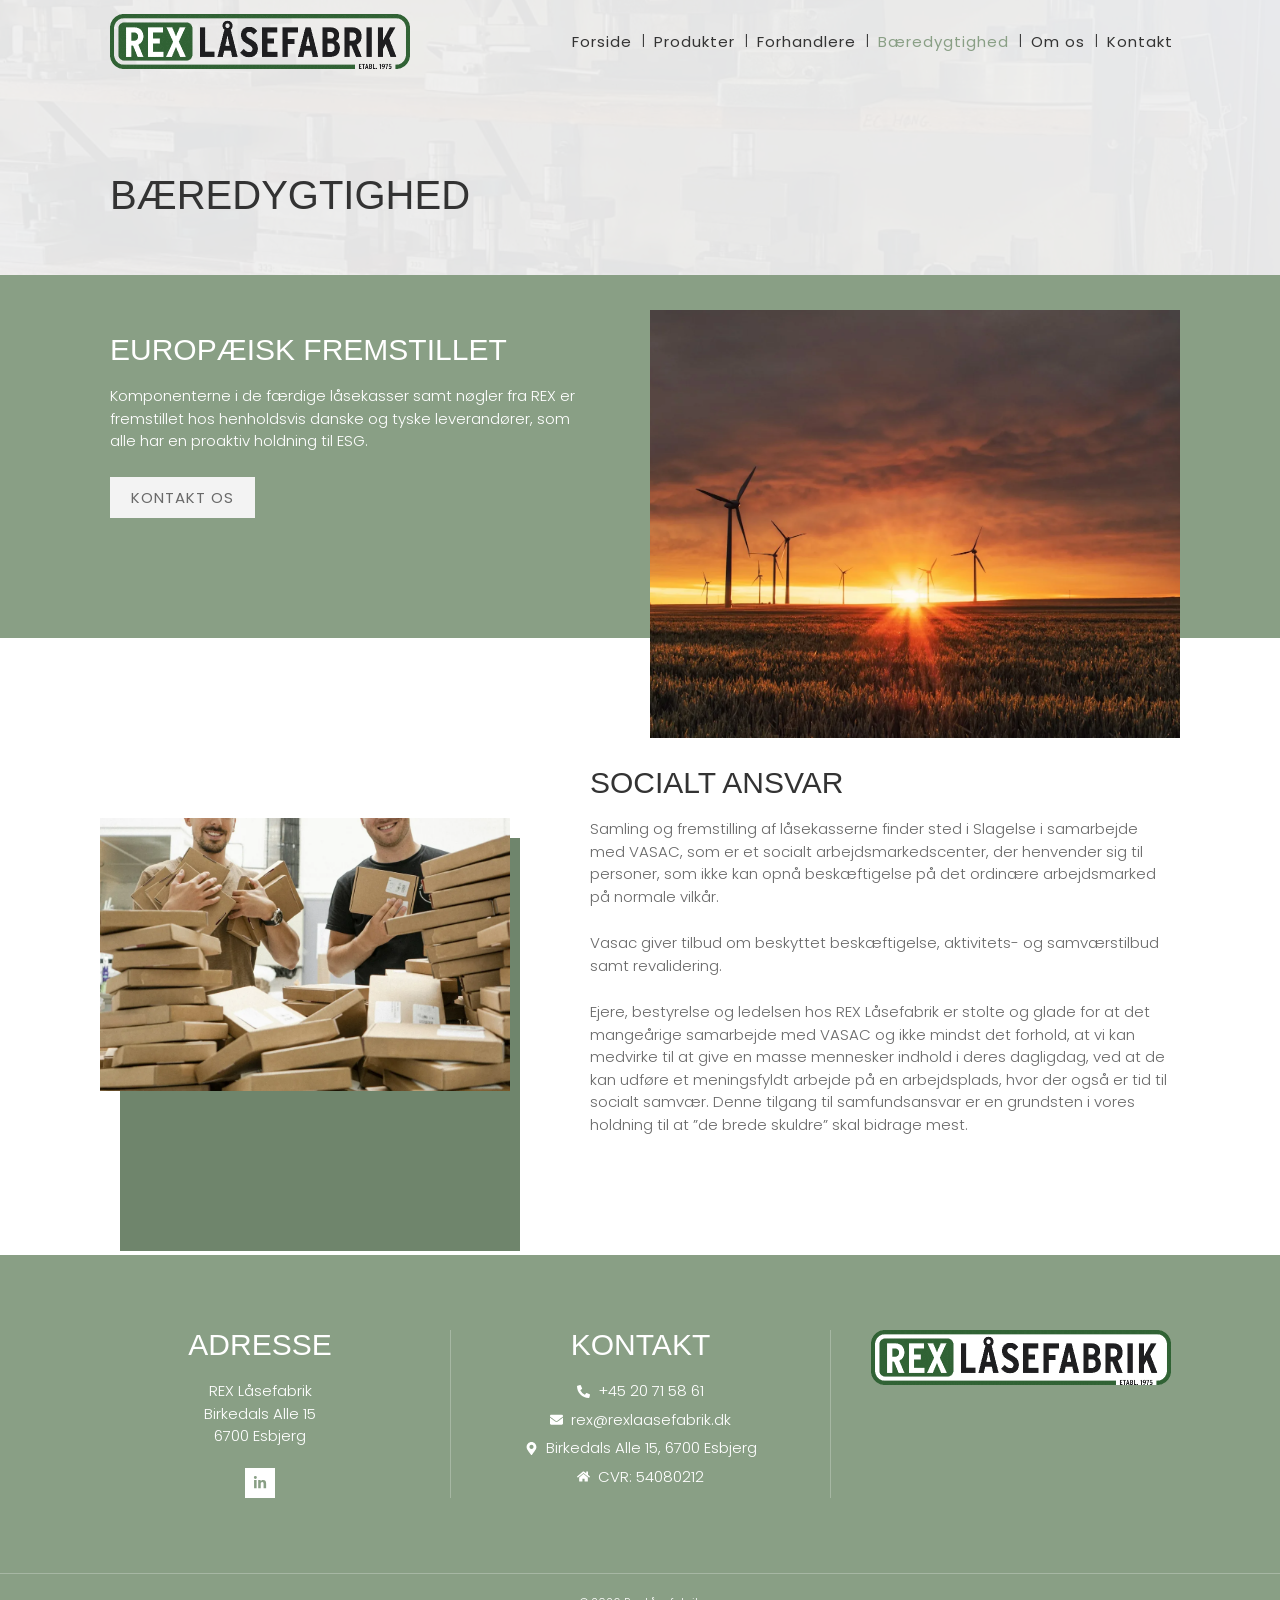
==== baeredygtighed/index.html @ 23372fa6 "Rex Låsefabriks hjemmeside som statisk site (7 sider + 404), genskabt fra rexlaasefabrik.dk Co-Autho" ====
<!DOCTYPE html>
<html lang="da">
<head>
<meta charset="utf-8">
<meta name="viewport" content="width=device-width, initial-scale=1">
<title>Bæredygtighed - Rex Låsefabrik</title>
<meta name="description" content="REX låsekasser er europæisk fremstillet med komponenter fra danske og tyske leverandører og samles i Slagelse i samarbejde med det sociale arbejdsmarkedscenter VASAC.">
<link rel="canonical" href="https://rexlaasefabrik.dk/baeredygtighed/">
<meta property="og:locale" content="da_DK">
<meta property="og:type" content="website">
<meta property="og:site_name" content="Rex Låsefabrik">
<meta property="og:title" content="Bæredygtighed - Rex Låsefabrik">
<meta property="og:description" content="REX låsekasser er europæisk fremstillet med komponenter fra danske og tyske leverandører og samles i Slagelse i samarbejde med det sociale arbejdsmarkedscenter VASAC.">
<meta property="og:url" content="https://rexlaasefabrik.dk/baeredygtighed/">
<meta property="og:image" content="https://rexlaasefabrik.dk/assets/img/hero-1.webp">
<meta name="twitter:card" content="summary_large_image">
<link rel="icon" type="image/png" sizes="32x32" href="../assets/favicon/favicon-32.png">
<link rel="icon" type="image/png" sizes="192x192" href="../assets/favicon/favicon-192.png">
<link rel="apple-touch-icon" href="../assets/favicon/apple-touch-icon.png">
<link rel="preload" href="../assets/fonts/poppins-300-latin.woff2" as="font" type="font/woff2" crossorigin>
<link rel="stylesheet" href="../assets/fonts/fonts.css">
<link rel="stylesheet" href="../kode/styles.css?v=4">
<script src="../kode/site.js?v=4" defer></script>
</head>
<body>
<a class="skip-link" href="#content">Videre til indhold</a>
<header class="site-header">
  <div class="container">
    <a class="logo" href="../" aria-label="Rex Låsefabrik – forside"><img src="../assets/logo/logo.png" alt="REX Låsefabrik – etabl. 1975" width="300" height="55"></a>
    <button class="nav-toggle" type="button" aria-label="Menu" aria-expanded="false" aria-controls="nav"><svg viewBox="0 0 448 512" aria-hidden="true"><path fill="currentColor" d="M16 132h416c9 0 16-7 16-16V76c0-9-7-16-16-16H16C7 60 0 67 0 76v40c0 9 7 16 16 16zm0 160h416c9 0 16-7 16-16v-40c0-9-7-16-16-16H16c-9 0-16 7-16 16v40c0 9 7 16 16 16zm0 160h416c9 0 16-7 16-16v-40c0-9-7-16-16-16H16c-9 0-16 7-16 16v40c0 9 7 16 16 16z"/></svg></button>
    <nav class="nav" id="nav" aria-label="Hovedmenu"><ul><li><a href="../">Forside</a></li><li><a href="../produkter/">Produkter</a></li><li><a href="../forhandlere/">Forhandlere</a></li><li><a href="../baeredygtighed/">Bæredygtighed</a></li><li><a href="../om-os/">Om os</a></li><li><a href="../kontakt/">Kontakt</a></li></ul></nav>
  </div>
</header>
<main id="content">
<section class="page-title" style="background-image:url('../assets/img/titelbaand.webp')"><div class="container"><h1>Bæredygtighed</h1></div></section><section class="band"><div class="container band-split">
  <div class="text"><h2 class="small">Europæisk fremstillet</h2>
<p>Komponenterne i de færdige låsekasser samt nøgler fra REX er fremstillet hos henholdsvis danske og tyske leverandører, som alle har en proaktiv holdning til ESG.</p>
<a class="btn btn-light" href="../kontakt/">Kontakt os</a></div>
  <div class="media" style="background-image:url('../assets/img/vindmoeller.webp')" role="img" aria-label="Vindmøller på en mark i solnedgang"></div>
</div></section><section class="section"><div class="container frame-split"><div class="frame tall"><div class="pic land" style="background-image:url('../assets/img/lagerarbejdere.webp')" role="img" aria-label="To smilende medarbejdere pakker æsker på et lager"></div></div><div class="text"><h2 class="small">Socialt ansvar</h2>
<p>Samling og fremstilling af låsekasserne finder sted i Slagelse i samarbejde med VASAC, som er et socialt arbejdsmarkedscenter, der henvender sig til personer, som ikke kan opnå beskæftigelse på det ordinære arbejdsmarked på normale vilkår.</p>
<p>Vasac giver tilbud om beskyttet beskæftigelse, aktivitets- og samværstilbud samt revalidering.</p>
<p>Ejere, bestyrelse og ledelsen hos REX Låsefabrik er stolte og glade for at det mangeårige samarbejde med VASAC og ikke mindst det forhold, at vi kan medvirke til at give en masse mennesker indhold i deres dagligdag, ved at de kan udføre et meningsfyldt arbejde på en arbejdsplads, hvor der også er tid til socialt samvær. Denne tilgang til samfundsansvar er en grundsten i vores holdning til at ”de brede skuldre” skal bidrage mest.</p></div></div></section>
</main>
<footer class="site-footer">
  <div class="container footer-cols">
    <div>
      <h5>Adresse</h5>
      <p>REX Låsefabrik<br>Birkedals Alle 15<br>6700 Esbjerg</p>
      <a class="social" href="https://www.linkedin.com/company/rex-l%C3%A5sefabrik-aps/" target="_blank" rel="noopener" aria-label="REX Låsefabrik på LinkedIn"><svg viewBox="0 0 448 512" aria-hidden="true"><path d="M100 448H7V149h93zM54 108C24 108 0 83 0 54a54 54 0 01108 0c0 29-24 54-54 54zm394 340h-93V302c0-35-1-79-48-79-48 0-56 38-56 77v148h-93V149h89v41h1c12-24 43-48 88-48 94 0 112 62 112 143v163z"/></svg></a>
    </div>
    <div>
      <h5>Kontakt</h5>
      <ul class="footer-list">
        <li><svg viewBox="0 0 512 512" aria-hidden="true"><path d="M493 362l-112-48a24 24 0 00-28 7l-50 61A371 371 0 01126 205l61-50a24 24 0 007-28L146 15A24 24 0 00118 1L14 25A24 24 0 00-5 48c0 256 208 464 464 464a24 24 0 0023-19l24-104a24 24 0 00-14-27z" transform="translate(5)"/></svg><a href="tel:+4520715861">+45 20 71 58 61</a></li>
        <li><svg viewBox="0 0 512 512" aria-hidden="true"><path d="M502 191c4-3 10 0 10 5v220c0 27-21 48-48 48H48c-27 0-48-21-48-48V196c0-5 6-8 10-5 22 17 52 39 154 113 21 15 57 48 92 48s71-33 92-48c102-74 132-96 154-113zM256 320c23 0 56-29 73-41 131-95 141-104 171-128 6-4 12-9 12-16v-19c0-27-21-48-48-48H48C21 68 0 89 0 116v19c0 7 6 12 12 16 30 24 40 33 171 128 17 12 50 41 73 41z"/></svg><a href="mailto:rex@rexlaasefabrik.dk">rex@rexlaasefabrik.dk</a></li>
        <li><svg viewBox="0 0 384 512" aria-hidden="true"><path d="M172 502C27 291 0 269 0 192 0 86 86 0 192 0s192 86 192 192c0 77-27 99-172 310-10 14-30 14-40 0zm20-230c44 0 80-36 80-80s-36-80-80-80-80 36-80 80 36 80 80 80z"/></svg><a href="https://www.google.com/maps/search/?api=1&query=Birkedals+Alle+15%2C+6700+Esbjerg" target="_blank" rel="noopener">Birkedals Alle 15, 6700 Esbjerg</a></li>
        <li><svg viewBox="0 0 576 512" aria-hidden="true"><path d="M280 148L96 300v164c0 9 7 16 16 16h112c9 0 16-7 16-16V368c0-9 7-16 16-16h64c9 0 16 7 16 16v96c0 9 7 16 16 16h112c9 0 16-7 16-16V300L296 148c-5-4-11-4-16 0zm292 103l-84-69V43c0-7-5-12-12-12h-56c-7 0-12 5-12 12v73l-89-74c-20-16-48-16-68 0L4 251c-5 4-6 12-2 17l25 31c4 5 12 6 17 2l236-194c5-4 11-4 16 0l236 194c5 4 13 3 17-2l25-31c4-5 4-13-2-17z"/></svg><span>CVR: 54080212</span></li>
      </ul>
    </div>
    <div class="footer-logo"><img src="../assets/logo/logo-hvid-bund.png" alt="REX Låsefabrik" width="300" height="55"></div>
  </div>
  <div class="footer-bottom">© <span class="year">2026</span> Rex Låsefabrik</div>
</footer>

</body>
</html>
---- assets/fonts/fonts.css ----
/* Self-hostede fonte (SIL Open Font License) – hentet med hent-fonte.py */
@font-face{font-family:'Poppins';font-style:italic;font-weight:300;font-display:swap;src:url('poppins-300-italic-latin-ext.woff2') format('woff2');unicode-range:U+0100-02BA, U+02BD-02C5, U+02C7-02CC, U+02CE-02D7, U+02DD-02FF, U+0304, U+0308, U+0329, U+1D00-1DBF, U+1E00-1E9F, U+1EF2-1EFF, U+2020, U+20A0-20AB, U+20AD-20C4, U+2113, U+2C60-2C7F, U+A720-A7FF;}
@font-face{font-family:'Poppins';font-style:italic;font-weight:300;font-display:swap;src:url('poppins-300-italic-latin.woff2') format('woff2');unicode-range:U+0000-00FF, U+0131, U+0152-0153, U+02BB-02BC, U+02C6, U+02DA, U+02DC, U+0304, U+0308, U+0329, U+2000-206F, U+20AC, U+2122, U+2191, U+2193, U+2212, U+2215, U+FEFF, U+FFFD;}
@font-face{font-family:'Poppins';font-style:italic;font-weight:400;font-display:swap;src:url('poppins-400-italic-latin-ext.woff2') format('woff2');unicode-range:U+0100-02BA, U+02BD-02C5, U+02C7-02CC, U+02CE-02D7, U+02DD-02FF, U+0304, U+0308, U+0329, U+1D00-1DBF, U+1E00-1E9F, U+1EF2-1EFF, U+2020, U+20A0-20AB, U+20AD-20C4, U+2113, U+2C60-2C7F, U+A720-A7FF;}
@font-face{font-family:'Poppins';font-style:italic;font-weight:400;font-display:swap;src:url('poppins-400-italic-latin.woff2') format('woff2');unicode-range:U+0000-00FF, U+0131, U+0152-0153, U+02BB-02BC, U+02C6, U+02DA, U+02DC, U+0304, U+0308, U+0329, U+2000-206F, U+20AC, U+2122, U+2191, U+2193, U+2212, U+2215, U+FEFF, U+FFFD;}
@font-face{font-family:'Poppins';font-style:normal;font-weight:300;font-display:swap;src:url('poppins-300-latin-ext.woff2') format('woff2');unicode-range:U+0100-02BA, U+02BD-02C5, U+02C7-02CC, U+02CE-02D7, U+02DD-02FF, U+0304, U+0308, U+0329, U+1D00-1DBF, U+1E00-1E9F, U+1EF2-1EFF, U+2020, U+20A0-20AB, U+20AD-20C4, U+2113, U+2C60-2C7F, U+A720-A7FF;}
@font-face{font-family:'Poppins';font-style:normal;font-weight:300;font-display:swap;src:url('poppins-300-latin.woff2') format('woff2');unicode-range:U+0000-00FF, U+0131, U+0152-0153, U+02BB-02BC, U+02C6, U+02DA, U+02DC, U+0304, U+0308, U+0329, U+2000-206F, U+20AC, U+2122, U+2191, U+2193, U+2212, U+2215, U+FEFF, U+FFFD;}
@font-face{font-family:'Poppins';font-style:normal;font-weight:400;font-display:swap;src:url('poppins-400-latin-ext.woff2') format('woff2');unicode-range:U+0100-02BA, U+02BD-02C5, U+02C7-02CC, U+02CE-02D7, U+02DD-02FF, U+0304, U+0308, U+0329, U+1D00-1DBF, U+1E00-1E9F, U+1EF2-1EFF, U+2020, U+20A0-20AB, U+20AD-20C4, U+2113, U+2C60-2C7F, U+A720-A7FF;}
@font-face{font-family:'Poppins';font-style:normal;font-weight:400;font-display:swap;src:url('poppins-400-latin.woff2') format('woff2');unicode-range:U+0000-00FF, U+0131, U+0152-0153, U+02BB-02BC, U+02C6, U+02DA, U+02DC, U+0304, U+0308, U+0329, U+2000-206F, U+20AC, U+2122, U+2191, U+2193, U+2212, U+2215, U+FEFF, U+FFFD;}
@font-face{font-family:'Poppins';font-style:normal;font-weight:500;font-display:swap;src:url('poppins-500-latin-ext.woff2') format('woff2');unicode-range:U+0100-02BA, U+02BD-02C5, U+02C7-02CC, U+02CE-02D7, U+02DD-02FF, U+0304, U+0308, U+0329, U+1D00-1DBF, U+1E00-1E9F, U+1EF2-1EFF, U+2020, U+20A0-20AB, U+20AD-20C4, U+2113, U+2C60-2C7F, U+A720-A7FF;}
@font-face{font-family:'Poppins';font-style:normal;font-weight:500;font-display:swap;src:url('poppins-500-latin.woff2') format('woff2');unicode-range:U+0000-00FF, U+0131, U+0152-0153, U+02BB-02BC, U+02C6, U+02DA, U+02DC, U+0304, U+0308, U+0329, U+2000-206F, U+20AC, U+2122, U+2191, U+2193, U+2212, U+2215, U+FEFF, U+FFFD;}
@font-face{font-family:'Poppins';font-style:normal;font-weight:600;font-display:swap;src:url('poppins-600-latin-ext.woff2') format('woff2');unicode-range:U+0100-02BA, U+02BD-02C5, U+02C7-02CC, U+02CE-02D7, U+02DD-02FF, U+0304, U+0308, U+0329, U+1D00-1DBF, U+1E00-1E9F, U+1EF2-1EFF, U+2020, U+20A0-20AB, U+20AD-20C4, U+2113, U+2C60-2C7F, U+A720-A7FF;}
@font-face{font-family:'Poppins';font-style:normal;font-weight:600;font-display:swap;src:url('poppins-600-latin.woff2') format('woff2');unicode-range:U+0000-00FF, U+0131, U+0152-0153, U+02BB-02BC, U+02C6, U+02DA, U+02DC, U+0304, U+0308, U+0329, U+2000-206F, U+20AC, U+2122, U+2191, U+2193, U+2212, U+2215, U+FEFF, U+FFFD;}
@font-face{font-family:'Poppins';font-style:normal;font-weight:700;font-display:swap;src:url('poppins-700-latin-ext.woff2') format('woff2');unicode-range:U+0100-02BA, U+02BD-02C5, U+02C7-02CC, U+02CE-02D7, U+02DD-02FF, U+0304, U+0308, U+0329, U+1D00-1DBF, U+1E00-1E9F, U+1EF2-1EFF, U+2020, U+20A0-20AB, U+20AD-20C4, U+2113, U+2C60-2C7F, U+A720-A7FF;}
@font-face{font-family:'Poppins';font-style:normal;font-weight:700;font-display:swap;src:url('poppins-700-latin.woff2') format('woff2');unicode-range:U+0000-00FF, U+0131, U+0152-0153, U+02BB-02BC, U+02C6, U+02DA, U+02DC, U+0304, U+0308, U+0329, U+2000-206F, U+20AC, U+2122, U+2191, U+2193, U+2212, U+2215, U+FEFF, U+FFFD;}
---- kode/styles.css ----
/* Rex Låsefabrik – styles.css
   Genskabt fra rexlaasefabrik.dk (Elementor-kit 285, Aveo). Alle farver, fonte og afstande styres i :root.
   Målt på originalen ved 1920 px (17-10-2026): alle sektioner er FULD bredde med 100 px sidemargin (indhold 100–1805 px),
   tekst har 10 px ekstra indrykning (110 px). Kun footeren er bokset til 1140 px. Bump ?v= i alle sider, når filen ændres. */

:root {
  --text: #333333;          /* primær, tekst, accent (kit: primary/text/accent) */
  --secondary: #696969;     /* kit: secondary */
  --black: #000000;
  --white: #FFFFFF;
  --offwhite: #FCFCFC;      /* forsidens kort og fliser */
  --grey: #F3F3F3;          /* lysegrå sektioner */
  --grey-2: #F6F6F6;
  --grey-overlay: #F0F0F0;  /* hero-overlay og titelbånd */
  --line: #E6E6E6;
  --sage: #899F85;          /* salviegrøn – bånd, footer, knapper */
  --sage-dark: #6F856C;     /* mørkegrøn – knapper, rammer, citatbånd */
  --card: #EAEAEA;          /* tidslinjens kort */
  --input-border: #69727D;  /* Elementors standard-kant på felter */

  --font-body: 'Poppins', Arial, Helvetica, sans-serif;
  --font-heading: 'Helvetica Neue', Helvetica, Arial, sans-serif;

  --gutter: 100px;          /* sidemargin på alle sektioner (originalens --padding-left/right) */
  --inner: 10px;            /* ekstra indrykning af tekst (originalens child-padding) */
  --header-h: 83px;
  --footer-w: 1140px;
  --shadow-header: 0 2px 3px rgba(0, 0, 0, .14);
}

/* ---------- Basis ---------- */
*, *::before, *::after { box-sizing: border-box; }
html { -webkit-text-size-adjust: 100%; scroll-behavior: smooth; }
body {
  margin: 0;
  min-height: 100vh; display: flex; flex-direction: column;
  font-family: var(--font-body);
  font-weight: 300;
  font-size: 15px;
  line-height: 1.5;
  color: var(--text);
  background: var(--white);
}
img { max-width: 100%; height: auto; display: block; }
a { color: var(--text); text-decoration: none; transition: color .2s; }
a:hover { color: var(--secondary); }
p { margin: 0 0 .9em; }
.text p, .hero-text p, .prose p { color: var(--secondary); }
.band .text p, .who .box p, .quote-box p { color: var(--white); }
p:last-child { margin-bottom: 0; }
ul { margin: 0 0 .9em; padding-left: 1.2em; }
strong, b { font-weight: 500; }
h1, h2, h3, h4, h5, h6 {
  font-family: var(--font-heading);
  font-weight: 400;
  line-height: 1;
  color: var(--text);
  margin: 0 0 20px;
}
h1 { font-size: 42px; }
h2 { font-size: 32px; }
h3 { font-size: 24px; }
h4 { font-size: 20px; }
h5 { font-size: 18px; }
h6 { font-size: 16px; }
.skip-link { position: absolute; left: -999px; top: 0; background: var(--white); padding: 8px 12px; z-index: 1000; }
.skip-link:focus { left: 8px; }

.container { width: 100%; padding: 0 var(--gutter); }
.text { padding: 0 var(--inner); }
main { flex: 1 0 auto; width: 100%; }

/* ---------- Header (gennemsigtig over hero/titelbånd, hvid og fast ved scroll) ---------- */
.site-header {
  position: absolute; top: 0; left: 0; right: 0; z-index: 100;
  background: transparent; transition: background .25s, box-shadow .25s;
}
.site-header .container {
  display: flex; align-items: center; justify-content: space-between;
  min-height: var(--header-h); padding-top: 4px; padding-bottom: 4px;
}
.site-header.fixed { position: fixed; background: var(--white); box-shadow: var(--shadow-header); }
.logo { padding-left: var(--inner); }
.logo img { width: 300px; height: auto; }
.nav-toggle { display: none; background: none; border: 0; padding: 8px; cursor: pointer; color: var(--text); }
.nav-toggle svg { width: 24px; height: 24px; display: block; }
.nav ul { list-style: none; margin: 0; padding: 0; display: flex; align-items: center; }
.nav li { display: flex; align-items: center; }
.nav li + li::before { content: "|"; color: var(--text); font-weight: 300; padding: 0 2px; }
.nav a {
  display: block; padding: 8px 7px;
  font-size: 15px; font-weight: 400; letter-spacing: 1px; line-height: 20px;
  color: var(--text); white-space: nowrap;
}
.nav a:hover, .nav a.active { color: var(--sage); }

/* ---------- Knapper (41 px høje som originalen) ---------- */
.btn {
  display: inline-block; font-family: var(--font-body);
  font-size: 15px; font-weight: 400; letter-spacing: 1px; text-transform: uppercase; line-height: 1;
  padding: 12px 20px; border: 1px solid transparent; border-radius: 0; cursor: pointer; text-align: center;
  transition: background .25s, color .25s, border-color .25s;
}
.btn-sage { background: var(--sage); color: var(--white); }
.btn-sage:hover { background: var(--sage-dark); color: var(--white); }
.btn-dark { background: var(--sage-dark); color: var(--white); }
.btn-dark:hover { background: var(--sage); color: var(--white); }
.btn-light { background: var(--grey); color: var(--secondary); }
.btn-light:hover { background: var(--white); color: var(--text); }
.btn-outline { background: var(--white); color: var(--text); border-color: var(--sage); }
.btn-outline:hover { background: var(--sage); color: var(--white); }
.btn-row { display: flex; flex-wrap: wrap; gap: 20px; }

/* ---------- Hero (forsiden) – slideshow + diagonalt lyst felt, 100vh ---------- */
.hero { position: relative; min-height: calc(100vh - 25px); display: flex; align-items: center; overflow: hidden; background: #777; }
.hero .slide { position: absolute; inset: 0; z-index: 0; background-size: cover; background-position: center; opacity: 0; transition: opacity .5s; }
.hero .slide.on { opacity: 1; }
.hero::before { content: ""; position: absolute; inset: 0; z-index: 1; background: linear-gradient(65deg, var(--grey-overlay) 50%, transparent 50%); opacity: .95; }
.hero .container { position: relative; z-index: 2; padding-top: 60px; padding-bottom: 80px; }
.hero-text { width: 45%; max-width: 767px; padding: 0 var(--inner); }
.hero-text .pre { font-family: var(--font-heading); font-size: 30px; margin: 0 0 20px; color: var(--secondary); }
.hero-text h1 { font-size: 60px; text-transform: uppercase; margin-bottom: 24px; }
.hero-text p { margin-bottom: 30px; }

/* ---------- Titelbånd på undersider (300 px, overskrift 40 px nederst) ---------- */
.page-title { position: relative; min-height: 275px; display: flex; align-items: flex-end; background-size: cover; background-position: center; }
.page-title::before { content: ""; position: absolute; inset: 0; background: var(--grey-overlay); opacity: .95; }
.page-title .container { position: relative; padding-bottom: 60px; }
.page-title h1 { font-size: 40px; text-transform: uppercase; margin: 0; padding-left: var(--inner); }

/* ---------- Sektioner ---------- */
.section { padding: 100px 0; }
.section.grey { background: var(--grey); }
.section.offwhite { background: var(--offwhite); }
.band { background: var(--sage); color: var(--white); }
.band h2 { color: var(--white); }

/* Grønt bånd: tekst (venstre halvdel) + billedkort (højre halvdel), der stikker 100 px ud forneden */
.band-split { display: grid; grid-template-columns: 1fr 1fr; gap: 20px; align-items: start; padding-top: 35px; }
.band-split .text { padding: 25px 50px 50px var(--inner); }
.band-split .text h2 { font-size: 50px; text-transform: uppercase; }
.band-split .text h2.small { font-size: 30px; }
.band-split .text h2.mid { font-size: 40px; }
.band-split .text p { margin-bottom: 14px; }
.band-split .text .btn { margin-top: 10px; }
.band-split .media { position: relative; margin-bottom: -100px; min-height: 428px; background: var(--white) center/cover no-repeat; }
.band-split .media.tall { min-height: 524px; }
.band-split.wide { grid-template-columns: 2fr 1fr; }
.band + .section { padding-top: 130px; padding-bottom: 95px; } /* 100 px kort + 30 px luft (målt) */

/* Billede med forskudt grøn ramme + tekst (skiftevis side) */
.frame-split { display: grid; grid-template-columns: 420px 1fr; gap: 100px; align-items: center; }
.frame-split.text-right { grid-template-columns: 1fr 540px; gap: 100px; }
.frame-split .text h2 { font-size: 50px; text-transform: uppercase; }
.frame-split .text h2.small { font-size: 30px; }
.frame-split .text p { margin-bottom: 24px; }
.frame-split.text-right .text { text-align: right; }
.frame-split.text-right .text .btn-row { justify-content: flex-end; }
.frame { position: relative; padding: 0 20px 20px 0; }
.frame::after { content: ""; position: absolute; left: 20px; top: 20px; right: 0; bottom: 0; background: var(--sage-dark); z-index: 0; }
.frame .pic { position: relative; z-index: 1; width: 400px; height: 400px; background: var(--white) center/cover no-repeat; }
.frame .pic.contain { background-size: contain; }
.frame .pic.land { width: 410px; height: 273px; }
.frame.flip { padding: 20px 0 0 20px; }
.frame.flip::after { left: 0; top: 0; right: 20px; bottom: 20px; }
.frame.flip .pic { width: 520px; height: 364px; }
.frame.tall::after { bottom: -140px; }

/* Citat: foto (800×500) til venstre, mørkegrønt bånd (370 px) bagved */
.quote-section { position: relative; margin: -65px 0 135px; padding: 0; } /* fotoet stikker 65 px op i forrige sektion; 135 px luft til footeren */
.quote-section::before { content: ""; position: absolute; left: 0; right: 0; top: 65px; bottom: 65px; background: var(--sage-dark); }
.quote-section .container { position: relative; display: grid; grid-template-columns: 1fr 1fr; align-items: center; }
.quote-section .pic { width: 800px; max-width: 100%; height: 500px; margin-left: 26px; background: center/cover no-repeat; }
.quote-section blockquote { margin: 0; padding: 0 0 0 50px; color: var(--white); font-size: 25px; font-weight: 300; line-height: 1.5; }
.quote-section blockquote svg, .quote-box svg { width: 50px; height: 50px; fill: var(--white); display: block; margin-bottom: 20px; }

/* Forsiden: hvidt kort (stikker 50 px op i heroen), grøn citatboks og fritlagte låsekasser (to halvdele) */
.intro { background: var(--grey); padding-bottom: 0; }
.intro .row { display: grid; grid-template-columns: 1fr 1fr; align-items: start; }
.intro .card { position: relative; margin-top: -50px; background: var(--offwhite); padding: 50px; z-index: 1; }
.intro .card h2 { font-size: 40px; margin: 0; }
.quote-box { background: var(--sage); color: var(--white); padding: 50px 150px 50px 50px; font-size: 20px; line-height: 1.5; min-height: 325px; }
.intro .locks { position: relative; z-index: 1; min-height: 395px; margin: 100px 0 0 -100px; background: var(--white) center/cover no-repeat; }

/* Fire fliser (411×200 ved 1920, 20 px mellemrum, 75 px luft) */
.tiles { background: var(--offwhite); padding: 75px 0; }
.tiles .container { display: grid; grid-template-columns: repeat(4, 1fr); gap: 20px; }
.tile { position: relative; height: 200px; display: flex; align-items: center; justify-content: center; background: center/cover no-repeat; text-align: center; }
.tile::before { content: ""; position: absolute; inset: 0; background: var(--white); opacity: .9; transition: opacity .3s; }
.tile:hover::before { opacity: .7; }
.tile h2 { position: relative; font-size: 30px; letter-spacing: 1px; text-transform: uppercase; margin: 0; padding: 0 6px; color: var(--text); }

/* "Hvem er vi?" – foto i venstre halvdel (853×325 ved 1920, som originalen), grøn boks i højre */
.who { background: var(--offwhite); }
.who .container { display: grid; grid-template-columns: 1fr 1fr; }
.who .photo { grid-column: 1; background: center/cover no-repeat; min-height: 200px; }
.who .box { position: relative; z-index: 1; grid-column: 2; background: var(--sage); color: var(--white); padding: 50px; min-height: 325px; margin-bottom: -50px; }
.who .box h2 { color: var(--white); font-size: 40px; }
.who .box p { margin-bottom: 30px; }

/* Fotobånd */
.photo-band { min-height: 300px; background: top center/cover no-repeat; background-attachment: fixed; }

/* ---------- Kontakt (to halvdele: tekst + formular) ---------- */
.section.contact-section.home { padding: 150px 0 85px; }
.contact { display: grid; grid-template-columns: 1fr 1fr; gap: 50px; align-items: start; }
.contact .text h2 { font-size: 50px; text-transform: uppercase; }
.contact-list { list-style: none; margin: 24px 0 0; padding: 0; }
.contact-list li { display: flex; align-items: center; gap: 10px; margin-bottom: 6px; }
.contact-list svg { width: 15px; height: 15px; fill: var(--sage); flex: none; }
.form { padding-left: var(--inner); }
.form .row { display: grid; grid-template-columns: 1fr 1fr; gap: 10px; margin-bottom: 10px; }
.form .row.one { grid-template-columns: 1fr; }
.form input[type=text], .form input[type=tel], .form input[type=email], .form textarea {
  width: 100%; height: 40px; padding: 8px 15px; font: inherit; font-weight: 300; color: var(--text);
  border: 1px solid var(--input-border); background: var(--white); border-radius: 0;
}
.form input::placeholder, .form textarea::placeholder { color: #7a7a7a; }
.form input:focus, .form textarea:focus { outline: 2px solid var(--sage); outline-offset: 0; border-color: var(--sage); }
.form textarea { height: 94px; resize: vertical; }
.form .btn { width: 100%; height: 40px; padding: 0; font-weight: 500; text-transform: none; letter-spacing: 0; font-size: 15px; }
.form .sr { position: absolute !important; left: 0; top: 0; width: 1px !important; height: 1px !important; padding: 0 !important; border: 0 !important; overflow: hidden; clip: rect(0 0 0 0); }
.form .note { font-size: 13px; color: var(--secondary); margin-top: 12px; }
.map { background: #E4E4E0; line-height: 0; }
.map iframe { width: 100%; height: 300px; border: 0; display: block; }

/* ---------- Forhandlere ---------- */
.band + .section.dealers { padding-top: 200px; padding-bottom: 200px; }
.dealers h2 { font-size: 30px; letter-spacing: 1px; text-transform: uppercase; margin: 0 var(--inner) 30px; }
.dealer-card { background: var(--white); margin: 0 var(--inner); }
.dealer-group { padding: 25px 35px 0; }
.dealer-group h3 { font-size: 25px; letter-spacing: 1px; text-transform: uppercase; margin: 0 0 20px; }
.dealer-group hr { border: 0; border-top: 4px solid var(--sage); margin: 0 0 25px; }
.dealer-logos { display: flex; flex-wrap: wrap; align-items: center; gap: 0 20px; margin: 0 -10px; padding-bottom: 25px; }
.dealer-logos a { width: 197px; height: 120px; display: flex; align-items: center; justify-content: center; padding: 10px; }
.dealer-logos a.wide { width: 247px; }
.dealer-logos img { max-width: 100%; height: auto; object-fit: contain; }

@media (max-width: 1500px) { .dealer-logos a, .dealer-logos a.wide { width: calc((100% - 100px) / 6); } }

/* ---------- Tidslinje (Om os) ---------- */
.band + .section.history { padding-top: 160px; padding-bottom: 100px; }
.history h2 { font-size: 50px; text-transform: uppercase; margin: 0 var(--inner) 20px; }
.history hr { border: 0; border-top: 4px solid var(--sage); margin: 0 var(--inner) 60px; }
.timeline { position: relative; padding: 0 0 40px; margin: 0 var(--inner); }
.timeline::before { content: ""; position: absolute; left: 50%; top: 0; bottom: 0; width: 4px; margin-left: -2px; background: var(--sage); }
.tl-item { position: relative; display: grid; grid-template-columns: 1fr 1fr; align-items: center; margin-bottom: 20px; }
.tl-item .tl-card { position: relative; background: var(--card); padding: 48px 40px; }
.tl-item .tl-card::after { content: ""; position: absolute; top: 50%; margin-top: -10px; border: 10px solid transparent; }
.tl-item .tl-card h3 { font-size: 24px; line-height: 1.2; margin-bottom: 12px; }
.tl-item .tl-card .tl-date-in { display: none; }
.tl-item .tl-card p { margin: 0; }
.tl-item .tl-date { font-family: var(--font-heading); font-size: 20px; padding: 0 60px; }
.tl-item .tl-marker { position: absolute; left: 50%; top: 50%; width: 45px; height: 45px; margin: -22px 0 0 -22px; border-radius: 50%; background: var(--line); display: flex; align-items: center; justify-content: center; }
.tl-item .tl-marker svg { width: 16px; height: 16px; fill: var(--sage); }
.tl-item.left .tl-card { grid-column: 1; margin-right: 45px; }
.tl-item.left .tl-card::after { right: -20px; border-left-color: var(--card); }
.tl-item.left .tl-date { grid-column: 2; grid-row: 1; text-align: left; }
.tl-item.right .tl-card { grid-column: 2; margin-left: 45px; }
.tl-item.right .tl-card::after { left: -20px; border-right-color: var(--card); }
.tl-item.right .tl-date { grid-column: 1; grid-row: 1; text-align: right; }

/* ---------- Privatlivspolitik / tekstsider ---------- */
.prose { max-width: 1140px; margin: 0 auto; padding: 0 var(--inner); }
.prose h2 { font-size: 24px; margin-top: 30px; }
.prose h3 { font-size: 20px; margin-top: 24px; margin-bottom: 8px; }

/* ---------- Footer (bokset 1140 px, tre kolonner à 380 px) ---------- */
.site-footer { background: var(--sage); color: var(--white); text-align: center; }
.site-footer a { color: var(--white); }
.site-footer a:hover { color: var(--line); }
.footer-cols { max-width: var(--footer-w); margin: 0 auto; display: grid; grid-template-columns: 1fr 1fr 1fr; padding: 75px 0 75px; }
.footer-cols > div { padding: 0 30px; }
.footer-cols > div + div { border-left: 1px solid rgba(255, 255, 255, .25); }
.footer-cols h5 { color: var(--white); font-size: 30px; text-transform: uppercase; margin-bottom: 20px; }
.footer-cols p { margin: 0 0 20px; }
.footer-list { list-style: none; margin: 0; padding: 0; }
.footer-list li { display: flex; align-items: center; justify-content: center; gap: 8px; margin-bottom: 6px; }
.footer-list svg { width: 13px; height: 13px; fill: var(--white); flex: none; }
.social { display: inline-flex; width: 30px; height: 30px; align-items: center; justify-content: center; background: var(--white); color: var(--sage); }
.social:hover { background: var(--grey); }
.social svg { width: 14px; height: 14px; fill: var(--sage); }
.footer-logo img { width: 300px; margin: 0 auto; }
.footer-bottom { border-top: 1px solid rgba(255, 255, 255, .25); padding: 20px var(--gutter); font-size: 11px; }

/* Scroll-til-top-knap fjernet 17-10 – findes ikke i originalen */
.to-top { display: none; }

/* ---------- 404 ---------- */
.notfound { text-align: center; padding: 100px var(--gutter); background: var(--grey); }
.notfound p { margin-bottom: 24px; }

/* ---------- Mellemstore skærme (≤1366): samme layout, mindre sidemargin og billeder ---------- */
@media (max-width: 1366px) {
  .frame-split { gap: 60px; }
  .frame-split.text-right { grid-template-columns: 1fr 480px; gap: 60px; }
  .frame.flip .pic { width: 460px; height: 322px; }
  .quote-section .pic { width: 100%; margin-left: 0; }
  .quote-box { padding-right: 60px; }
}

/* ---------- Tablet (≤1024) ---------- */
@media (max-width: 1024px) {
  :root { --gutter: 20px; --inner: 0px; --header-h: 58px; }
  h1 { font-size: 38px; } h2 { font-size: 28px; } h3 { font-size: 22px; }
  .logo img { width: 200px; }
  .nav-toggle { display: block; }
  .nav { display: none; position: absolute; left: 0; right: 0; top: 100%; background: var(--white); box-shadow: 0 6px 12px rgba(0, 0, 0, .1); }
  .site-header:has(.nav.open) { background: var(--white); }
  .site-header .container { min-height: 58px; padding-top: 4px; padding-bottom: 4px; }
  .nav.open { display: block; }
  .nav ul { flex-direction: column; align-items: stretch; }
  .nav li { display: block; border-top: 1px solid var(--line); }
  .nav li + li::before { content: none; }
  .nav a { display: block; text-align: center; font-size: 14px; line-height: 20px; padding: 10px 20px; }
  .nav a.active { background: var(--sage); color: var(--text); }
  .nav a:hover { color: var(--text); }
  .section { padding: 60px 0; }
  .hero { min-height: calc(100vh - 58px); }
  .hero .container { padding-top: 100px; padding-bottom: 60px; }
  .hero::before { background: var(--grey-overlay); opacity: .9; }
  .hero-text { width: 100%; max-width: 100%; }
  .hero-text h1 { font-size: 44px; }
  .quote-box { font-size: 20px; }
  .intro .locks { margin-left: 0; }
  .band-split, .band-split.wide, .frame-split, .frame-split.text-right, .quote-section .container, .contact, .intro .row, .who .container { grid-template-columns: 1fr; gap: 30px; }
  .band-split .text h2, .frame-split .text h2, .contact .text h2, .history h2 { font-size: 36px; }
  .band-split .text { padding: 15px var(--inner) 10px; }
  .band-split .media, .band-split .media.tall { margin-bottom: 0; min-height: 360px; }
  .band-split { padding-bottom: 40px; }
  .band + .section { padding-top: 60px; }
  .frame-split.text-right .text { text-align: left; }
  .frame-split.text-right .text .btn-row { justify-content: flex-start; }
  .frame-split.text-right .frame { order: -1; }
  .frame .pic, .frame.flip .pic { width: 100%; height: 320px; }
  .frame.tall::after { bottom: 0; }
  .quote-section { padding: 0; }
  .quote-section::before { top: 0; bottom: 0; }
  .quote-section .pic { width: 100%; height: 320px; margin: 0; }
  .quote-section blockquote { padding: 30px var(--inner) 40px; }
  .quote-section { margin: 0; }
  .intro .card { margin-top: 0; }
  .quote-box { padding: 40px 30px; }
  .intro .locks { margin-top: 0; min-height: 320px; }
  .tiles .container { grid-template-columns: 1fr 1fr; }
  .who .box { grid-column: 1; min-height: 0; }
  .who .photo { min-height: 240px; }
  .band + .section.dealers, .band + .section.history { padding-top: 60px; padding-bottom: 60px; }
  .section.contact-section.home { padding: 60px 0; }
  .tl-item, .tl-item.left .tl-card, .tl-item.right .tl-card { grid-template-columns: 1fr; margin: 0; }
  .timeline::before { left: 20px; }
  .tl-item { padding-left: 60px; margin-bottom: 24px; }
  .tl-item .tl-marker { left: 20px; top: 24px; margin-top: 0; }
  .tl-item .tl-card::after { display: none; }
  .tl-item .tl-date, .tl-item.left .tl-date, .tl-item.right .tl-date { grid-column: 1; grid-row: auto; text-align: left; padding: 0 0 8px; }
  .tl-item .tl-card, .tl-item.left .tl-card, .tl-item.right .tl-card { grid-column: 1; }
  .footer-cols { grid-template-columns: 1fr; gap: 0; padding: 40px 0; }
  .footer-cols > div { padding: 30px 20px; }
  .footer-cols > div + div { border-left: 0; }
  .footer-logo { order: -1; }
  .footer-cols > div:nth-child(2) { order: 0; border-top: 1px solid rgba(255, 255, 255, .25); }
  .footer-cols > div:first-child { order: 1; border-top: 1px solid rgba(255, 255, 255, .25); }
}

/* ---------- Mobil (≤767) ---------- */
@media (max-width: 767px) {
  body { font-size: 14px; }
  h1 { font-size: 32px; } h2 { font-size: 24px; } h3 { font-size: 20px; }
  .hero .container { padding-top: 80px; padding-bottom: 40px; }
  .hero-text .pre { font-size: 25px; }
  .hero-text h1 { font-size: 33px; }
  .page-title { min-height: 180px; }
  .page-title h1 { font-size: 33px; }
  .page-title .container { padding-bottom: 30px; }
  .section { padding: 40px 0; }
  .band-split .text h2, .frame-split .text h2, .contact .text h2, .history h2 { font-size: 30px; }
  .band-split .text h2.small, .frame-split .text h2.small { font-size: 30px; }
  .band-split .text h2.mid { font-size: 30px; }
  .band-split .media, .band-split .media.tall { min-height: 260px; }
  .frame .pic, .frame.flip .pic { height: 260px; }
  .intro .card { padding: 25px; }
  .intro .card h2 { font-size: 30px; }
  .quote-box { padding: 30px 25px; }
  .quote-section blockquote { font-size: 20px; }
  .tile { height: 160px; }
  .tile h2 { font-size: 25px; }
  .who .box h2 { font-size: 30px; }
  .tiles { padding: 40px 0; }
  .tiles .container { grid-template-columns: 1fr; }
  .who .box { padding: 30px 25px; }
  .form .row { grid-template-columns: 1fr; }
  .dealer-group { padding: 20px 20px 0; }
  .dealer-group h3 { font-size: 20px; }
  .dealer-logos { gap: 0; margin: 0; }
  .dealer-logos a, .dealer-logos a.wide { width: 50%; height: 90px; }
  .dealer-logos img { max-height: 60px; max-width: 120px; }
  .tl-item .tl-card { padding: 28px 24px; }
  .tl-item .tl-card h3 { font-size: 20px; }
  .tl-item .tl-card .tl-date-in { display: block; font-family: var(--font-heading); font-size: 20px; margin-bottom: 10px; }
  .tl-item .tl-date { display: none; }
  .photo-band { background-attachment: scroll; }
  .footer-logo img { width: 240px; }
}
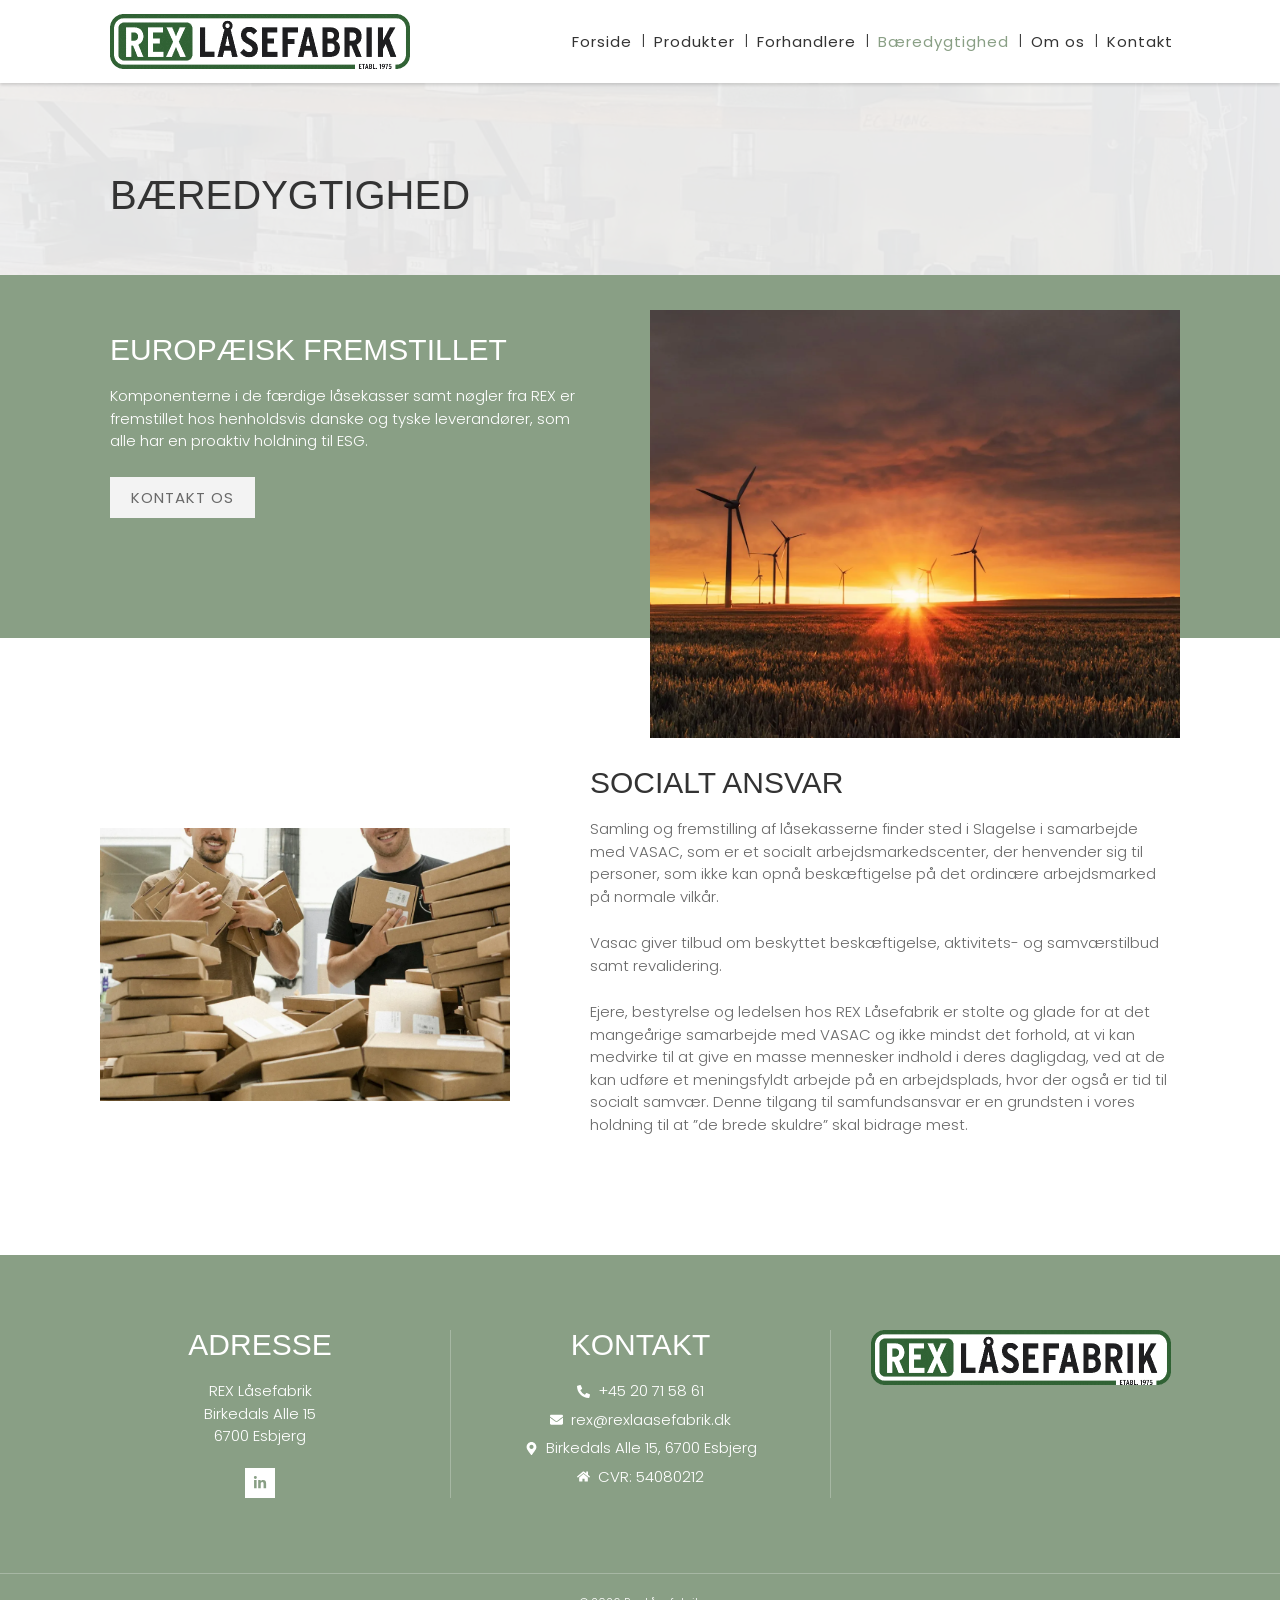
==== commit 9130401c: "Billeder uden forskudt grøn ramme, hvid topbjælke fra start (v=5) Co-Authored-By: Claude Opus 5.5 <n" ====
--- a/baeredygtighed/index.html
+++ b/baeredygtighed/index.html
@@ -19,8 +19,8 @@
 <link rel="apple-touch-icon" href="../assets/favicon/apple-touch-icon.png">
 <link rel="preload" href="../assets/fonts/poppins-300-latin.woff2" as="font" type="font/woff2" crossorigin>
 <link rel="stylesheet" href="../assets/fonts/fonts.css">
-<link rel="stylesheet" href="../kode/styles.css?v=4">
-<script src="../kode/site.js?v=4" defer></script>
+<link rel="stylesheet" href="../kode/styles.css?v=5">
+<script src="../kode/site.js?v=5" defer></script>
 </head>
 <body>
 <a class="skip-link" href="#content">Videre til indhold</a>
--- a/kode/styles.css
+++ b/kode/styles.css
@@ -70,16 +70,15 @@
 .text { padding: 0 var(--inner); }
 main { flex: 1 0 auto; width: 100%; }
 
-/* ---------- Header (gennemsigtig over hero/titelbånd, hvid og fast ved scroll) ---------- */
+/* ---------- Header (hvid og fast fra start – Jacob 19-10) ---------- */
 .site-header {
-  position: absolute; top: 0; left: 0; right: 0; z-index: 100;
-  background: transparent; transition: background .25s, box-shadow .25s;
+  position: fixed; top: 0; left: 0; right: 0; z-index: 100;
+  background: var(--white); box-shadow: var(--shadow-header);
 }
 .site-header .container {
   display: flex; align-items: center; justify-content: space-between;
   min-height: var(--header-h); padding-top: 4px; padding-bottom: 4px;
 }
-.site-header.fixed { position: fixed; background: var(--white); box-shadow: var(--shadow-header); }
 .logo { padding-left: var(--inner); }
 .logo img { width: 300px; height: auto; }
 .nav-toggle { display: none; background: none; border: 0; padding: 8px; cursor: pointer; color: var(--text); }
@@ -156,15 +155,12 @@
 .frame-split .text p { margin-bottom: 24px; }
 .frame-split.text-right .text { text-align: right; }
 .frame-split.text-right .text .btn-row { justify-content: flex-end; }
-.frame { position: relative; padding: 0 20px 20px 0; }
-.frame::after { content: ""; position: absolute; left: 20px; top: 20px; right: 0; bottom: 0; background: var(--sage-dark); z-index: 0; }
-.frame .pic { position: relative; z-index: 1; width: 400px; height: 400px; background: var(--white) center/cover no-repeat; }
+/* Billedet står lige uden forskudt grøn kasse bagved (Jacob 19-10 – originalens 20 px-offset så skævt ud) */
+.frame { position: relative; }
+.frame .pic { position: relative; width: 400px; height: 400px; background: var(--white) center/cover no-repeat; }
 .frame .pic.contain { background-size: contain; }
 .frame .pic.land { width: 410px; height: 273px; }
-.frame.flip { padding: 20px 0 0 20px; }
-.frame.flip::after { left: 0; top: 0; right: 20px; bottom: 20px; }
 .frame.flip .pic { width: 520px; height: 364px; }
-.frame.tall::after { bottom: -140px; }
 
 /* Citat: foto (800×500) til venstre, mørkegrønt bånd (370 px) bagved */
 .quote-section { position: relative; margin: -65px 0 135px; padding: 0; } /* fotoet stikker 65 px op i forrige sektion; 135 px luft til footeren */
@@ -333,7 +329,6 @@
   .frame-split.text-right .text .btn-row { justify-content: flex-start; }
   .frame-split.text-right .frame { order: -1; }
   .frame .pic, .frame.flip .pic { width: 100%; height: 320px; }
-  .frame.tall::after { bottom: 0; }
   .quote-section { padding: 0; }
   .quote-section::before { top: 0; bottom: 0; }
   .quote-section .pic { width: 100%; height: 320px; margin: 0; }
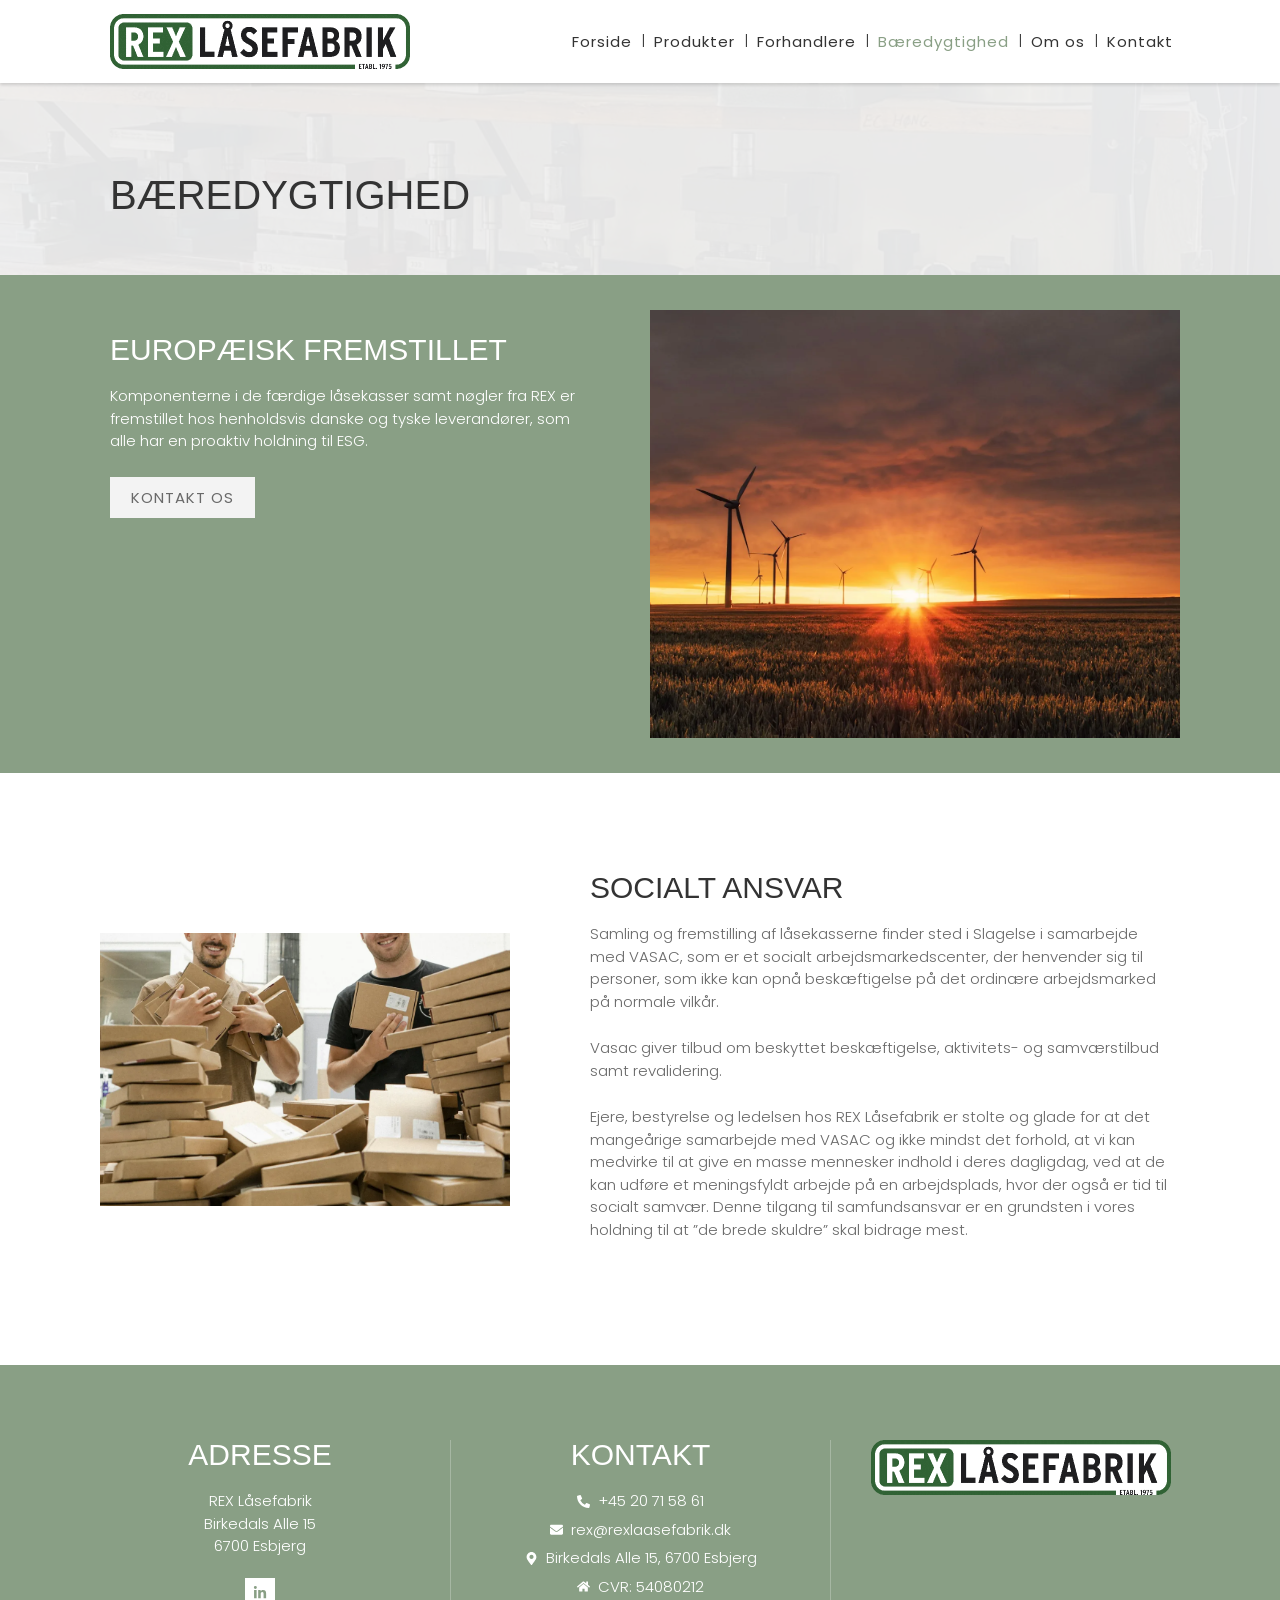
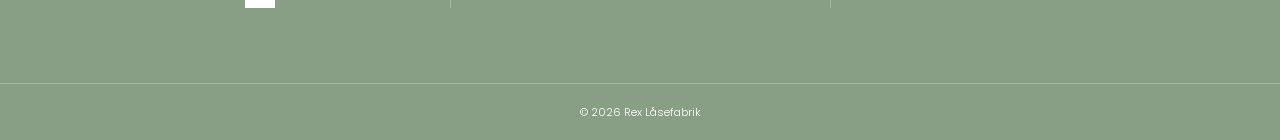
==== commit c4e08c93: "Intet stikker ud af båndene på nogen side; mobilfix for liggende foto (v=6) Co-Authored-By: Claude O" ====
--- a/baeredygtighed/index.html
+++ b/baeredygtighed/index.html
@@ -19,8 +19,8 @@
 <link rel="apple-touch-icon" href="../assets/favicon/apple-touch-icon.png">
 <link rel="preload" href="../assets/fonts/poppins-300-latin.woff2" as="font" type="font/woff2" crossorigin>
 <link rel="stylesheet" href="../assets/fonts/fonts.css">
-<link rel="stylesheet" href="../kode/styles.css?v=5">
-<script src="../kode/site.js?v=5" defer></script>
+<link rel="stylesheet" href="../kode/styles.css?v=6">
+<script src="../kode/site.js?v=6" defer></script>
 </head>
 <body>
 <a class="skip-link" href="#content">Videre til indhold</a>
--- a/kode/styles.css
+++ b/kode/styles.css
@@ -134,18 +134,18 @@
 .band { background: var(--sage); color: var(--white); }
 .band h2 { color: var(--white); }
 
-/* Grønt bånd: tekst (venstre halvdel) + billedkort (højre halvdel), der stikker 100 px ud forneden */
-.band-split { display: grid; grid-template-columns: 1fr 1fr; gap: 20px; align-items: start; padding-top: 35px; }
+/* Grønt bånd: tekst (venstre halvdel) + billedkort (højre halvdel) – kortet står inde i båndet (Jacob 19-10: intet stikker ud) */
+.band-split { display: grid; grid-template-columns: 1fr 1fr; gap: 20px; align-items: start; padding-top: 35px; padding-bottom: 35px; }
 .band-split .text { padding: 25px 50px 50px var(--inner); }
 .band-split .text h2 { font-size: 50px; text-transform: uppercase; }
 .band-split .text h2.small { font-size: 30px; }
 .band-split .text h2.mid { font-size: 40px; }
 .band-split .text p { margin-bottom: 14px; }
 .band-split .text .btn { margin-top: 10px; }
-.band-split .media { position: relative; margin-bottom: -100px; min-height: 428px; background: var(--white) center/cover no-repeat; }
+.band-split .media { position: relative; min-height: 428px; background: var(--white) center/cover no-repeat; }
 .band-split .media.tall { min-height: 524px; }
 .band-split.wide { grid-template-columns: 2fr 1fr; }
-.band + .section { padding-top: 130px; padding-bottom: 95px; } /* 100 px kort + 30 px luft (målt) */
+.band + .section { padding-top: 100px; padding-bottom: 100px; }
 
 /* Billede med forskudt grøn ramme + tekst (skiftevis side) */
 .frame-split { display: grid; grid-template-columns: 420px 1fr; gap: 100px; align-items: center; }
@@ -162,21 +162,21 @@
 .frame .pic.land { width: 410px; height: 273px; }
 .frame.flip .pic { width: 520px; height: 364px; }
 
-/* Citat: foto (800×500) til venstre, mørkegrønt bånd (370 px) bagved */
-.quote-section { position: relative; margin: -65px 0 135px; padding: 0; } /* fotoet stikker 65 px op i forrige sektion; 135 px luft til footeren */
-.quote-section::before { content: ""; position: absolute; left: 0; right: 0; top: 65px; bottom: 65px; background: var(--sage-dark); }
+/* Citat: foto til venstre inde i det mørkegrønne bånd (Jacob 19-10: intet stikker ud) */
+.quote-section { position: relative; margin: 0 0 100px; padding: 50px 0; }
+.quote-section::before { content: ""; position: absolute; inset: 0; background: var(--sage-dark); }
 .quote-section .container { position: relative; display: grid; grid-template-columns: 1fr 1fr; align-items: center; }
-.quote-section .pic { width: 800px; max-width: 100%; height: 500px; margin-left: 26px; background: center/cover no-repeat; }
+.quote-section .pic { width: 800px; max-width: 100%; height: 500px; margin-left: var(--inner); background: center/cover no-repeat; }
 .quote-section blockquote { margin: 0; padding: 0 0 0 50px; color: var(--white); font-size: 25px; font-weight: 300; line-height: 1.5; }
 .quote-section blockquote svg, .quote-box svg { width: 50px; height: 50px; fill: var(--white); display: block; margin-bottom: 20px; }
 
-/* Forsiden: hvidt kort (stikker 50 px op i heroen), grøn citatboks og fritlagte låsekasser (to halvdele) */
-.intro { background: var(--grey); padding-bottom: 0; }
-.intro .row { display: grid; grid-template-columns: 1fr 1fr; align-items: start; }
-.intro .card { position: relative; margin-top: -50px; background: var(--offwhite); padding: 50px; z-index: 1; }
+/* Forsiden: hvidt kort, grøn citatboks og fritlagte låsekasser (to halvdele) – intet overlapper (Jacob 19-10) */
+.intro { background: var(--grey); padding: 50px 0 0; }
+.intro .row { display: grid; grid-template-columns: 1fr 1fr; gap: 20px; align-items: start; }
+.intro .card { position: relative; background: var(--offwhite); padding: 50px; }
 .intro .card h2 { font-size: 40px; margin: 0; }
 .quote-box { background: var(--sage); color: var(--white); padding: 50px 150px 50px 50px; font-size: 20px; line-height: 1.5; min-height: 325px; }
-.intro .locks { position: relative; z-index: 1; min-height: 395px; margin: 100px 0 0 -100px; background: var(--white) center/cover no-repeat; }
+.intro .locks { position: relative; min-height: 395px; background: var(--white) center/cover no-repeat; }
 
 /* Fire fliser (411×200 ved 1920, 20 px mellemrum, 75 px luft) */
 .tiles { background: var(--offwhite); padding: 75px 0; }
@@ -190,7 +190,7 @@
 .who { background: var(--offwhite); }
 .who .container { display: grid; grid-template-columns: 1fr 1fr; }
 .who .photo { grid-column: 1; background: center/cover no-repeat; min-height: 200px; }
-.who .box { position: relative; z-index: 1; grid-column: 2; background: var(--sage); color: var(--white); padding: 50px; min-height: 325px; margin-bottom: -50px; }
+.who .box { position: relative; z-index: 1; grid-column: 2; background: var(--sage); color: var(--white); padding: 50px; min-height: 325px; }
 .who .box h2 { color: var(--white); font-size: 40px; }
 .who .box p { margin-bottom: 30px; }
 
@@ -198,7 +198,7 @@
 .photo-band { min-height: 300px; background: top center/cover no-repeat; background-attachment: fixed; }
 
 /* ---------- Kontakt (to halvdele: tekst + formular) ---------- */
-.section.contact-section.home { padding: 150px 0 85px; }
+.section.contact-section.home { padding: 100px 0; }
 .contact { display: grid; grid-template-columns: 1fr 1fr; gap: 50px; align-items: start; }
 .contact .text h2 { font-size: 50px; text-transform: uppercase; }
 .contact-list { list-style: none; margin: 24px 0 0; padding: 0; }
@@ -221,7 +221,7 @@
 .map iframe { width: 100%; height: 300px; border: 0; display: block; }
 
 /* ---------- Forhandlere ---------- */
-.band + .section.dealers { padding-top: 200px; padding-bottom: 200px; }
+.band + .section.dealers { padding-top: 100px; padding-bottom: 100px; }
 .dealers h2 { font-size: 30px; letter-spacing: 1px; text-transform: uppercase; margin: 0 var(--inner) 30px; }
 .dealer-card { background: var(--white); margin: 0 var(--inner); }
 .dealer-group { padding: 25px 35px 0; }
@@ -235,7 +235,7 @@
 @media (max-width: 1500px) { .dealer-logos a, .dealer-logos a.wide { width: calc((100% - 100px) / 6); } }
 
 /* ---------- Tidslinje (Om os) ---------- */
-.band + .section.history { padding-top: 160px; padding-bottom: 100px; }
+.band + .section.history { padding-top: 100px; padding-bottom: 100px; }
 .history h2 { font-size: 50px; text-transform: uppercase; margin: 0 var(--inner) 20px; }
 .history hr { border: 0; border-top: 4px solid var(--sage); margin: 0 var(--inner) 60px; }
 .timeline { position: relative; padding: 0 0 40px; margin: 0 var(--inner); }
@@ -328,7 +328,7 @@
   .frame-split.text-right .text { text-align: left; }
   .frame-split.text-right .text .btn-row { justify-content: flex-start; }
   .frame-split.text-right .frame { order: -1; }
-  .frame .pic, .frame.flip .pic { width: 100%; height: 320px; }
+  .frame .pic, .frame .pic.land, .frame.flip .pic { width: 100%; height: 320px; }
   .quote-section { padding: 0; }
   .quote-section::before { top: 0; bottom: 0; }
   .quote-section .pic { width: 100%; height: 320px; margin: 0; }
@@ -372,7 +372,7 @@
   .band-split .text h2.small, .frame-split .text h2.small { font-size: 30px; }
   .band-split .text h2.mid { font-size: 30px; }
   .band-split .media, .band-split .media.tall { min-height: 260px; }
-  .frame .pic, .frame.flip .pic { height: 260px; }
+  .frame .pic, .frame .pic.land, .frame.flip .pic { height: 260px; }
   .intro .card { padding: 25px; }
   .intro .card h2 { font-size: 30px; }
   .quote-box { padding: 30px 25px; }
